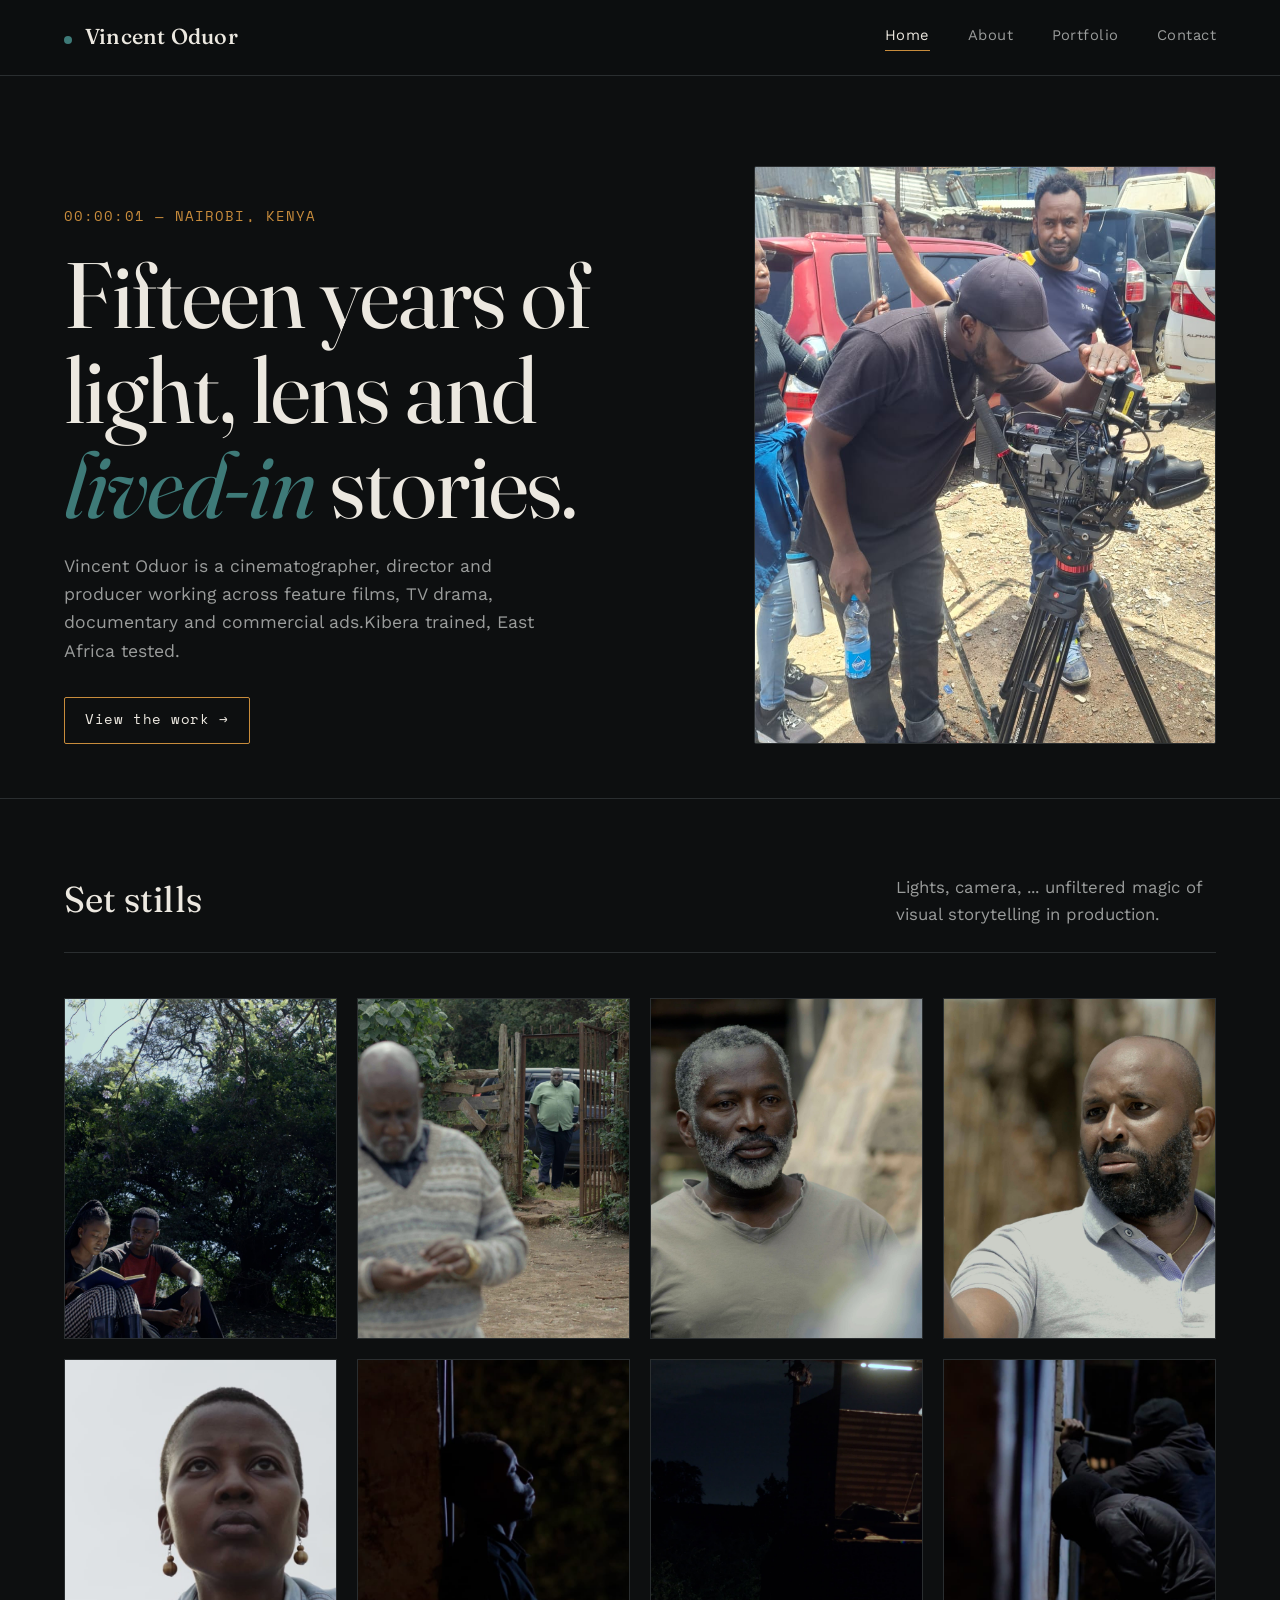
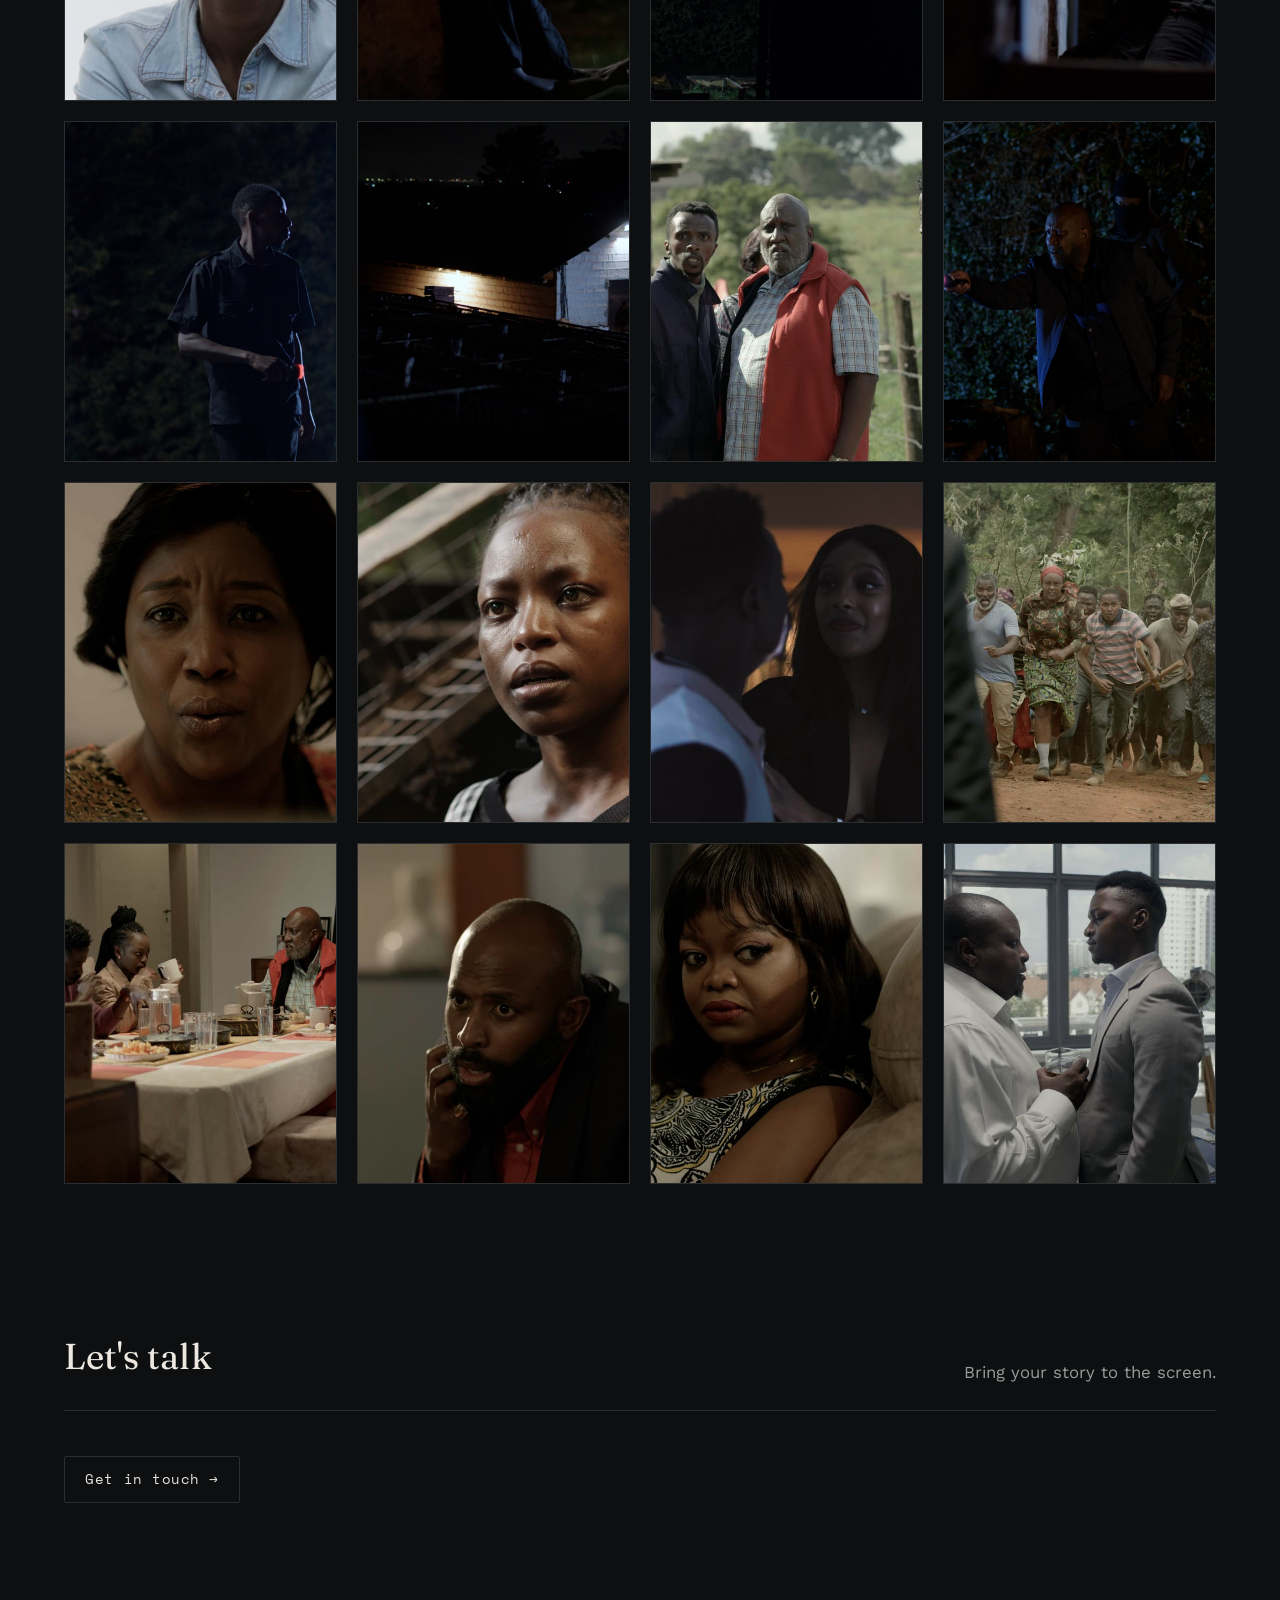
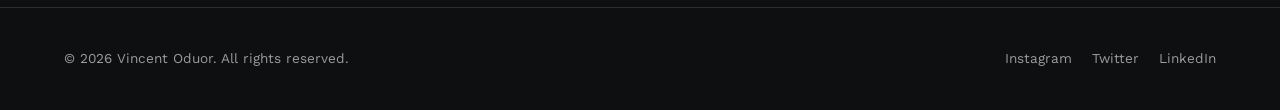
==== index.html @ c3881698 "first commit" ====
<!DOCTYPE html>
<html lang="en-GB">
<head>
<meta charset="UTF-8">
<meta name="viewport" content="width=device-width, initial-scale=1">
<title>Vincent Oduor || Producer, Director & Cinematographer</title>
<meta name="description" content="Kenya-based cinematographer and director specializing in camera operation, lighting, and narrative visual storytelling across feature films, TV series, and commercials.">
<link rel="stylesheet" href="style.css">
</head>
<body>

<header class="site-header">
  <div class="wrap">
    <a href="index.html" class="logo"><span class="rec-dot" aria-hidden="true"></span>Vincent Oduor</a>
    <nav class="main-nav" aria-label="Primary">
      <ul>
        <li><a href="index.html" aria-current="page">Home</a></li>
        <li><a href="about.html">About</a></li>
        <li><a href="portfolio.html">Portfolio</a></li>
        <li><a href="contact.html">Contact</a></li>
      </ul>
    </nav>
    <button class="nav-toggle" aria-label="Toggle menu" aria-expanded="false">☰</button>
  </div>
</header>

<main>
  <section class="hero">
    <div class="wrap hero-grid">
      <div>
        <span class="timecode hero-eyebrow">00:00:01 — NAIROBI, KENYA </span>
        <h1>Fifteen years of<br>light, lens and <em>lived-in</em> stories.</h1>
        <p class="hero-sub">Vincent Oduor is a cinematographer, director and producer working across feature films, TV drama, documentary and commercial ads.Kibera trained, East Africa tested.</p>
        <a href="portfolio.html" class="btn">View the work →</a>
      </div>
      <div class="hero-frame">
        <img src="images/1.jpg" alt="Love scene" class="hero-img">
      </div>
    </div>
  </section>

   
  <section id="stills">
    <div class="wrap">
      <div class="section-head">
        <h2>Set stills</h2>
        <p>Lights, camera, ... unfiltered magic of visual storytelling in production.</p>
      </div>

      <div class="stills-grid">
        <figure class="still">
          <img src="images/IMG-20260810-WA0019.jpg" alt="[Describe the shot — e.g. Behind the camera on 'Project Title']">
        </figure>
        <figure class="still">
          <img src="images/IMG-20260810-WA0020.jpg" alt="[Describe the shot]">
        </figure>
        <figure class="still">
          <img src="images/IMG-20260810-WA0023.jpg" alt="[Describe the shot]">
        </figure>
        <figure class="still">
          <img src="images/IMG-20260810-WA0026.jpg" alt="[Describe the shot]">
        </figure>
        <figure class="still">
          <img src="images/IMG-20260810-WA0029.jpg" alt="[Describe the shot]">
        </figure>
        <figure class="still">
          <img src="images/IMG-20260810-WA0041.jpg" alt="[Describe the shot]">
        </figure>
        <figure class="still">
          <img src="images/IMG-20260810-WA0042.jpg" alt="[Describe the shot]">
        </figure>
        <figure class="still">
          <img src="images/IMG-20260810-WA0043.jpg" alt="[Describe the shot]">
        </figure>
        <figure class="still">
          <img src="images/IMG-20260810-WA0044.jpg" alt="[Describe the shot]">
        </figure>
        <figure class="still">
          <img src="images/IMG-20260810-WA0047.jpg" alt="[Describe the shot]">
        </figure>
        <figure class="still">
          <img src="images/IMG-20260810-WA0049.jpg" alt="[Describe the shot]">
        </figure>
        <figure class="still">
          <img src="images/IMG-20260810-WA0051.jpg" alt="[Describe the shot]">
        </figure>
        <figure class="still">
          <img src="images/IMG-20260810-WA0052.jpg" alt="[Describe the shot]">
        </figure>
        <figure class="still">
          <img src="images/IMG-20260810-WA0077.jpg" alt="[Describe the shot]">
        </figure>
        <figure class="still">
          <img src="images/IMG-20260810-WA0076.jpg" alt="[Describe the shot]">
        </figure>
        <figure class="still">
          <img src="images/IMG-20260810-WA0075.jpg" alt="[Describe the shot]">
        </figure>
        <figure class="still">
          <img src="images/IMG-20260810-WA0074.jpg" alt="[Describe the shot]">
        </figure>
        <figure class="still">
          <img src="images/IMG-20260810-WA0073.jpg" alt="[Describe the shot]">
        </figure>
        <figure class="still">
          <img src="images/IMG-20260810-WA0072.jpg" alt="[Describe the shot]">
        </figure>
        <figure class="still">
          <img src="images/IMG-20260810-WA0070.jpg" alt="[Describe the shot]">
        </figure>
      </div>
    </div>
  </section>

  <section>
    <div class="wrap">
      <div class="section-head">
        <h2>Let's talk</h2>
        <p> Bring your story to the screen.</p>
      </div>
      <a href="contact.html" class="btn btn-ghost">Get in touch →</a>
    </div>
  </section>
</main>

<footer class="site-footer">
  <div class="wrap footer-grid">
    <span>© 2026 Vincent Oduor. All rights reserved.</span>
    <ul class="footer-socials">
      <li><a href="#">Instagram</a></li>
      <li><a href="#">Twitter</a></li>
      <li><a href="#">LinkedIn</a></li>
    </ul>
  </div>
</footer>

<script src="script.js"></script>
</body>
</html>
---- style.css ----
/* ==========================================================================
   SITE-WIDE STYLESHEET
   One shared design system across all pages. Tokens live at the top —
   change these and the whole site follows.
   ========================================================================== */

@import url('https://fonts.googleapis.com/css2?family=Fraunces:ital,opsz,wght@0,9..144,300;0,9..144,400;0,9..144,500;0,9..144,600;1,9..144,500&family=Work+Sans:wght@300;400;500;600&family=Space+Mono:wght@400;700&display=swap');

:root{
  /* --- Color: near-black base, warm off-white text, teal/amber grade accent --- */
  --bg:            #0D0F10;
  --bg-alt:        #16191B;
  --bg-raised:     #1D2123;
  --text:          #ECE8E0;
  --text-dim:      #9A9C9B;
  --hairline:      #2A2E30;
  --accent-amber:  #C88C3C;
  --accent-teal:   #3E7A78;

  /* --- Type --- */
  --font-display: 'Fraunces', Georgia, serif;
  --font-body:    'Work Sans', -apple-system, sans-serif;
  --font-mono:    'Space Mono', monospace;

  --step-hero:  clamp(2.75rem, 6vw + 1rem, 6.5rem);
  --step-h1:    clamp(2.25rem, 4vw + 1rem, 3.75rem);
  --step-h2:    clamp(1.5rem, 2vw + 1rem, 2.25rem);
  --step-body:  1.05rem;
  --step-small: 0.85rem;

  --gutter: clamp(1.5rem, 5vw, 4rem);
  --maxw: 1400px;
}

*{box-sizing:border-box;}
html{scroll-behavior:smooth;}
body{
  margin:0;
  background:var(--bg);
  color:var(--text);
  font-family:var(--font-body);
  font-size:var(--step-body);
  line-height:1.6;
  -webkit-font-smoothing:antialiased;
}

a{color:inherit;text-decoration:none;}
img{max-width:100%;display:block;}
.wrap{max-width:var(--maxw);margin:0 auto;padding-inline:var(--gutter);}

::selection{background:var(--accent-amber);color:#0D0F10;}

:focus-visible{
  outline:2px solid var(--accent-amber);
  outline-offset:3px;
}

/* --- Utility: timecode-style label, the site's signature motif ---
   Used anywhere content needs an index: nav state, project numbers,
   section eyebrows. Format loosely echoes SMPTE timecode (HH:MM:SS). */
.timecode,
.slate-tag{
  font-family:var(--font-mono);
  font-size:var(--step-small);
  letter-spacing:0.08em;
  color:var(--accent-amber);
  text-transform:uppercase;
}

/* ==========================================================================
   HEADER / NAV
   Supports either header markup:
     <header class="site-header"><nav class="main-nav">...
     <header><div class="wrap nav-row"><nav>...
   ========================================================================== */
.site-header,
header{
  position:sticky;
  top:0;
  z-index:50;
  background:rgba(13,15,16,0.85);
  backdrop-filter:blur(10px);
  border-bottom:1px solid var(--hairline);
}
.site-header .wrap,
.nav-row{
  display:flex;
  align-items:center;
  justify-content:space-between;
  padding-block:1.25rem;
}
.logo{
  font-family:var(--font-display);
  font-size:1.35rem;
  font-weight:500;
  letter-spacing:0.01em;
}
.logo span{
  color:var(--accent-teal);
  font-weight:400;
  font-style:italic;
}
.logo .rec-dot{
  display:inline-block;
  width:8px;height:8px;
  border-radius:50%;
  background:var(--accent-teal);
  margin-right:0.6em;
  animation:pulse 2.4s ease-in-out infinite;
}
@media (prefers-reduced-motion: reduce){
  .logo .rec-dot{animation:none;}
}
@keyframes pulse{
  0%,100%{opacity:1;}
  50%{opacity:0.35;}
}

.main-nav ul,
nav ul{
  list-style:none;
  display:flex;
  gap:clamp(1.25rem,3vw,2.5rem);
  margin:0;padding:0;
}
.main-nav a,
nav a{
  font-size:0.92rem;
  letter-spacing:0.03em;
  color:var(--text-dim);
  display:flex;
  align-items:center;
  gap:0.5em;
  position:relative;
  padding-bottom:4px;
  transition:color 0.2s ease;
}
.main-nav a:hover, .main-nav a[aria-current="page"],
nav a:hover, nav a[aria-current="page"]{color:var(--text);}
.main-nav a[aria-current="page"]::after,
nav a[aria-current="page"]::after{
  content:"";
  position:absolute;
  left:0;bottom:0;
  width:100%;height:1px;
  background:var(--accent-amber);
}
.rec-dot{
  width:8px;height:8px;border-radius:50%;background:var(--accent-teal);
  display:inline-block;animation:pulse 2.4s ease-in-out infinite;
}

.nav-toggle{
  display:none;
  background:none;
  border:1px solid var(--hairline);
  color:var(--text);
  width:40px;height:40px;
  border-radius:4px;
  cursor:pointer;
}

@media (max-width: 720px){
  .nav-toggle{display:block;}
  .main-nav{
    position:absolute;
    top:100%;left:0;right:0;
    background:var(--bg-alt);
    border-bottom:1px solid var(--hairline);
    max-height:0;
    overflow:hidden;
    transition:max-height 0.3s ease;
  }
  .main-nav.open{max-height:320px;}
  .main-nav ul{
    flex-direction:column;
    gap:0;
    padding:1rem var(--gutter) 1.5rem;
  }
  .main-nav li{padding:0.6rem 0;border-bottom:1px solid var(--hairline);}
  .main-nav li:last-child{border-bottom:none;}
}

/* ==========================================================================
   HERO (home page) / PAGE BANNER (interior pages)
   ========================================================================== */
.hero,
.page-banner{
  padding-block:clamp(3rem,10vh,7rem) clamp(2rem,6vh,4rem);
  border-bottom:1px solid var(--hairline);
}
.hero-grid{
  display:grid;
  grid-template-columns:1.15fr 0.85fr;
  gap:clamp(2rem,5vw,4rem);
  align-items:end;
}
@media (max-width:880px){
  .hero-grid{grid-template-columns:1fr;}
}
.hero-eyebrow{
  display:block;
  margin-bottom:1.25rem;
}
.hero h1{
  font-family:var(--font-display);
  font-size:var(--step-hero);
  font-weight:400;
  line-height:1.02;
  margin:0 0 1.25rem;
  letter-spacing:-0.01em;
}
.hero h1 em{
  font-style:italic;
  color:var(--accent-teal);
}
.hero-sub{
  color:var(--text-dim);
  font-size:1.1rem;
  max-width:46ch;
  margin:0 0 2rem;
}
.hero-frame{
  aspect-ratio:4/5;
  background:linear-gradient(160deg, var(--bg-raised), var(--bg-alt));
  border:1px solid var(--hairline);
  border-radius:2px;
  position:relative;
  overflow:hidden;
  display:flex;
  align-items:flex-end;
  padding:1.25rem;
}
.hero-frame img{
  position:absolute;
  inset:0;
  width:100%;
  height:100%;
  object-fit:cover;
}
.hero-frame::before{
  content:"";
  position:absolute;inset:0;
  background:repeating-linear-gradient(
      transparent, transparent 2px,
      rgba(255,255,255,0.015) 3px, transparent 4px
    );
  pointer-events:none;
}
.hero-frame .frame-label{
  font-family:var(--font-mono);
  font-size:0.72rem;
  color:var(--text-dim);
  letter-spacing:0.06em;
}

/* page-banner (interior page variant, e.g. Portfolio) */
.page-banner h1{
  font-family:var(--font-display);
  font-weight:400;
  font-size:var(--step-h1);
  line-height:1.08;
  margin:0 0 1.25rem;
  max-width:18ch;
}
.page-banner h1 em{
  font-style:italic;
  font-weight:500;
  color:var(--accent-teal);
}
.lead{
  color:var(--text-dim);
  font-size:1.1rem;
  max-width:60ch;
  margin:0;
}

/* buttons */
.btn{
  display:inline-flex;
  align-items:center;
  gap:0.6em;
  font-family:var(--font-mono);
  font-size:0.85rem;
  letter-spacing:0.04em;
  padding:0.85em 1.5em;
  border:1px solid var(--accent-amber);
  color:var(--text);
  border-radius:2px;
  transition:background 0.2s ease, color 0.2s ease;
}
.btn:hover{background:var(--accent-amber);color:#0D0F10;}
.btn-ghost{border-color:var(--hairline);}
.btn-ghost:hover{background:var(--bg-raised);color:var(--text);}

/* ==========================================================================
   SECTION SCAFFOLDING
   ========================================================================== */
section{padding-block:clamp(3rem,8vh,6rem);}
.section-head{
  display:flex;
  justify-content:space-between;
  align-items:flex-end;
  gap:2rem;
  margin-bottom:clamp(2rem,5vh,3.5rem);
  border-bottom:1px solid var(--hairline);
  padding-bottom:1.5rem;
}
.section-head h2{
  font-family:var(--font-display);
  font-size:var(--step-h2);   /* was --step-h1 in the original template file — too large next to the hero */
  font-weight:400;
  margin:0;
}
.section-head p{
  color:var(--text-dim);
  max-width:32ch;
  margin:0;
}
@media (max-width:640px){
  .section-head{flex-direction:column;align-items:flex-start;gap:0.5rem;}
}

/* ==========================================================================
   PROJECT / WORK LIST — timecode-indexed rows (home preview)
   ========================================================================== */
.reel-list{border-top:1px solid var(--hairline);}
.reel-row{
  display:grid;
  grid-template-columns:5.5rem 1fr auto;
  align-items:center;
  gap:1.5rem;
  padding:1.75rem 0;
  border-bottom:1px solid var(--hairline);
  transition:background 0.2s ease;
}
.reel-row:hover{background:var(--bg-alt);}
.reel-row a.reel-title{
  font-family:var(--font-display);
  font-size:clamp(1.3rem,2.5vw,2rem);
  font-weight:400;
}
.reel-meta{
  display:flex;
  gap:1.5rem;
  color:var(--text-dim);
  font-size:0.85rem;
  flex-wrap:wrap;
}
@media (max-width:640px){
  .reel-row{grid-template-columns:3.5rem 1fr;}
  .reel-meta{display:none;}
}

/* portfolio grid card (thumbnail variant — used if you're not doing full-width video rows) */
.grid-work{
  display:grid;
  grid-template-columns:repeat(auto-fit,minmax(300px,1fr));
  gap:clamp(1.5rem,3vw,2.5rem);
}
.work-card{
  border:1px solid var(--hairline);
  border-radius:2px;
  overflow:hidden;
  background:var(--bg-alt);
}
.work-thumb{
  aspect-ratio:16/10;
  background:linear-gradient(150deg,var(--bg-raised),var(--bg-alt));
  position:relative;
}
.work-thumb .timecode{position:absolute;bottom:0.85rem;left:0.85rem;}
.work-body{padding:1.25rem 1.4rem 1.5rem;}
.work-body h3{
  font-family:var(--font-display);
  font-weight:400;
  font-size:1.3rem;
  margin:0 0 0.4rem;
}
.work-body p{color:var(--text-dim);font-size:0.92rem;margin:0;}

/* ==========================================================================
   REEL ENTRIES / SLATE LIST — flowing, full-width video rows, in order
   (two naming variants kept: .reel-entry-* from the base template,
   .slate-* from the Vincent Oduor build — both point at the same look)
   ========================================================================== */
.reel-entries,
.slate-list{
  display:flex;
  flex-direction:column;
  gap:clamp(3rem,8vh,5rem);
}
.slate{max-width:900px;}

.reel-entry-media,
.slate-media{
  width:100%;
  aspect-ratio:16/9;
  background:var(--bg-alt);
  border:1px solid var(--hairline);
  overflow:hidden;
  position:relative;
}
.reel-entry-media video,
.reel-entry-media img,
.slate-media video,
.slate-media img{
  position:absolute;
  inset:0;
  width:100%;
  height:100%;
  object-fit:cover;
  background:#000;
}

.reel-entry-body,
.slate-body{
  padding-top:1.1rem;
  border-top:1px solid var(--hairline);
}
.reel-entry-title,
.slate-body h3{
  font-family:var(--font-display);
  font-weight:400;
  font-size:clamp(1.4rem,2.5vw,1.9rem);
  margin:0 0 0.5rem;
}
.reel-entry-credit,
.slate-credit{
  color:var(--text-dim);
  font-family:var(--font-mono);
  font-size:0.85rem;
  letter-spacing:0.02em;
  margin:0 0 0.75rem;
}
.reel-entry-link{
  display:inline-flex;
  align-items:center;
  gap:0.5em;
  font-family:var(--font-mono);
  font-size:0.82rem;
  letter-spacing:0.04em;
  color:var(--accent-teal);
  border-bottom:1px solid transparent;
  transition:border-color 0.2s ease;
}
.reel-entry-link:hover{border-color:var(--accent-teal);}

.slate-meta span{color:var(--text-dim);font-size:0.9rem;}
.slate-meta b{color:var(--text);font-weight:500;margin-right:0.4em;}

/* ==========================================================================
   CREDITS SECTION — full credit list, grouped by category
   ========================================================================== */
.credits{border-top:1px solid var(--hairline);}
.credits-group{margin-bottom:2.5rem;}
.credits-group h3{
  font-family:var(--font-display);
  font-weight:400;
  font-size:1.2rem;
  color:var(--accent-amber);
  margin:0 0 1rem;
}
.credits-list{
  display:grid;
  grid-template-columns:repeat(auto-fill,minmax(260px,1fr));
  gap:0.5rem 2rem;
}
.credits-list > div{
  display:flex;
  justify-content:space-between;
  gap:1rem;
  padding:0.75rem 0;
  border-bottom:1px solid var(--hairline);
  font-size:0.92rem;
}
.credits-list b{font-weight:500;color:var(--text);}
.credits-list em{font-style:normal;color:var(--text-dim);text-align:right;}

/* ==========================================================================
   ABOUT PAGE PIECES
   ========================================================================== */
.about-grid{
  display:grid;
  grid-template-columns:0.8fr 1.2fr;
  gap:clamp(2rem,5vw,5rem);
  align-items:center;
}
@media (max-width:880px){.about-grid{grid-template-columns:1fr;}}
.about-portrait{
  aspect-ratio:3/4;
  background:linear-gradient(160deg,var(--bg-raised),var(--bg-alt));
  border:1px solid var(--hairline);
  overflow:hidden;
  position:relative;
}
.about-portrait img{
  position:absolute;
  inset:0;
  width:100%;
  height:100%;
  object-fit:contain;
  object-position:center;
}
.about-copy p{color:var(--text-dim);max-width:60ch;}
.about-copy p:first-of-type{
  color:var(--text);
  font-size:1.2rem;
  font-family:var(--font-display);
}

.stat-row{
  display:grid;
  grid-template-columns:repeat(auto-fit,minmax(140px,1fr));
  gap:1.5rem;
  margin-top:2.5rem;
  padding-top:2rem;
  border-top:1px solid var(--hairline);
}
.stat .num{
  font-family:var(--font-display);
  font-size:2.2rem;
  color:var(--accent-amber);
  display:block;
}
.stat .label{color:var(--text-dim);font-size:0.82rem;letter-spacing:0.03em;}

/* single-line credit list (About page — distinct from the grouped .credits-list above) */
.credit-list{list-style:none;margin:0;padding:0;border-top:1px solid var(--hairline);}
.credit-list li{
  display:flex;
  justify-content:space-between;
  gap:1rem;
  padding:1rem 0;
  border-bottom:1px solid var(--hairline);
  color:var(--text-dim);
  font-size:0.92rem;
}
.credit-list li span:first-child{color:var(--text);}

/* ==========================================================================
   CONTACT PAGE
   ========================================================================== */
.contact-grid{
  display:grid;
  grid-template-columns:1fr 1fr;
  gap:clamp(2rem,5vw,5rem);
}
@media (max-width:880px){.contact-grid{grid-template-columns:1fr;}}

.contact-links{list-style:none;margin:1.5rem 0 0;padding:0;}
.contact-links li{border-top:1px solid var(--hairline);}
.contact-links li:last-child{border-bottom:1px solid var(--hairline);}
.contact-links a{
  display:flex;
  justify-content:space-between;
  align-items:center;
  padding:1.1rem 0;
  font-family:var(--font-display);
  font-size:1.15rem;
}
.contact-links a .timecode{transition:transform 0.2s ease;}
.contact-links a:hover .timecode{transform:translateX(4px);}

.field{margin-bottom:1.4rem;}
.field label{
  display:block;
  font-size:0.8rem;
  letter-spacing:0.04em;
  color:var(--text-dim);
  margin-bottom:0.5rem;
  font-family:var(--font-mono);
}
.field input,
.field textarea{
  width:100%;
  background:var(--bg-alt);
  border:1px solid var(--hairline);
  color:var(--text);
  padding:0.85rem 1rem;
  font-family:var(--font-body);
  font-size:1rem;
  border-radius:2px;
}
.field textarea{resize:vertical;min-height:120px;}
.field input:focus,
.field textarea:focus{border-color:var(--accent-amber);}

/* ==========================================================================
   FOOTER
   ========================================================================== */
.site-footer{
  border-top:1px solid var(--hairline);
  padding-block:2.5rem;
  margin-top:2rem;
}
.footer-grid,
.foot-bottom{
  display:flex;
  justify-content:space-between;
  align-items:center;
  flex-wrap:wrap;
  gap:1rem;
  color:var(--text-dim);
  font-size:0.85rem;
}
.footer-socials{
  display:flex;
  gap:1.25rem;
  list-style:none;
  margin:0;padding:0;
}

.stills-grid{
  display:grid;
  grid-template-columns:repeat(auto-fit,minmax(220px,1fr));
  gap:clamp(0.75rem,2vw,1.25rem);
}
.still{
  margin:0;
  aspect-ratio:4/5;
  overflow:hidden;
  border:1px solid var(--hairline);
  background:var(--bg-alt);
}
.still img{
  width:100%;height:100%;
  object-fit:cover;
  transition:transform 0.4s ease;
}
.still:hover img{transform:scale(1.04);}
@media (prefers-reduced-motion: reduce){
  .still:hover img{transform:none;}
}
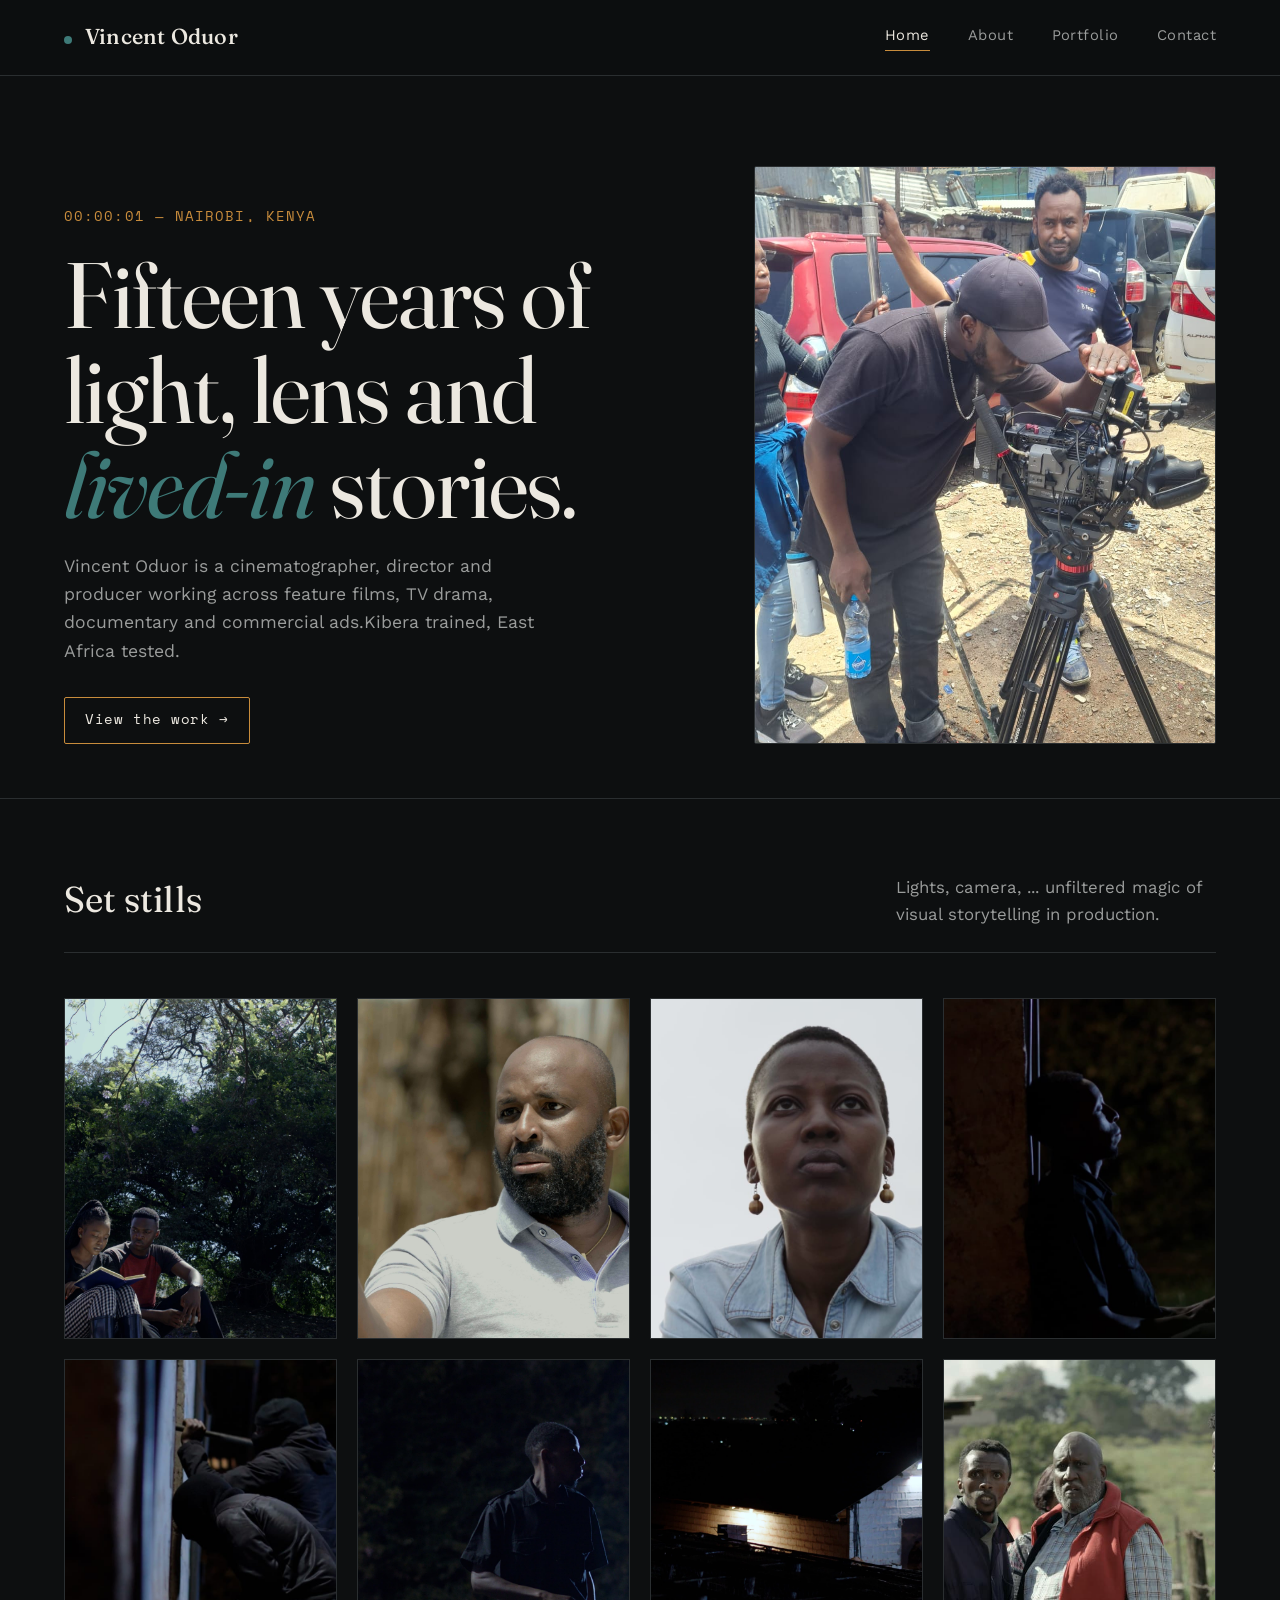
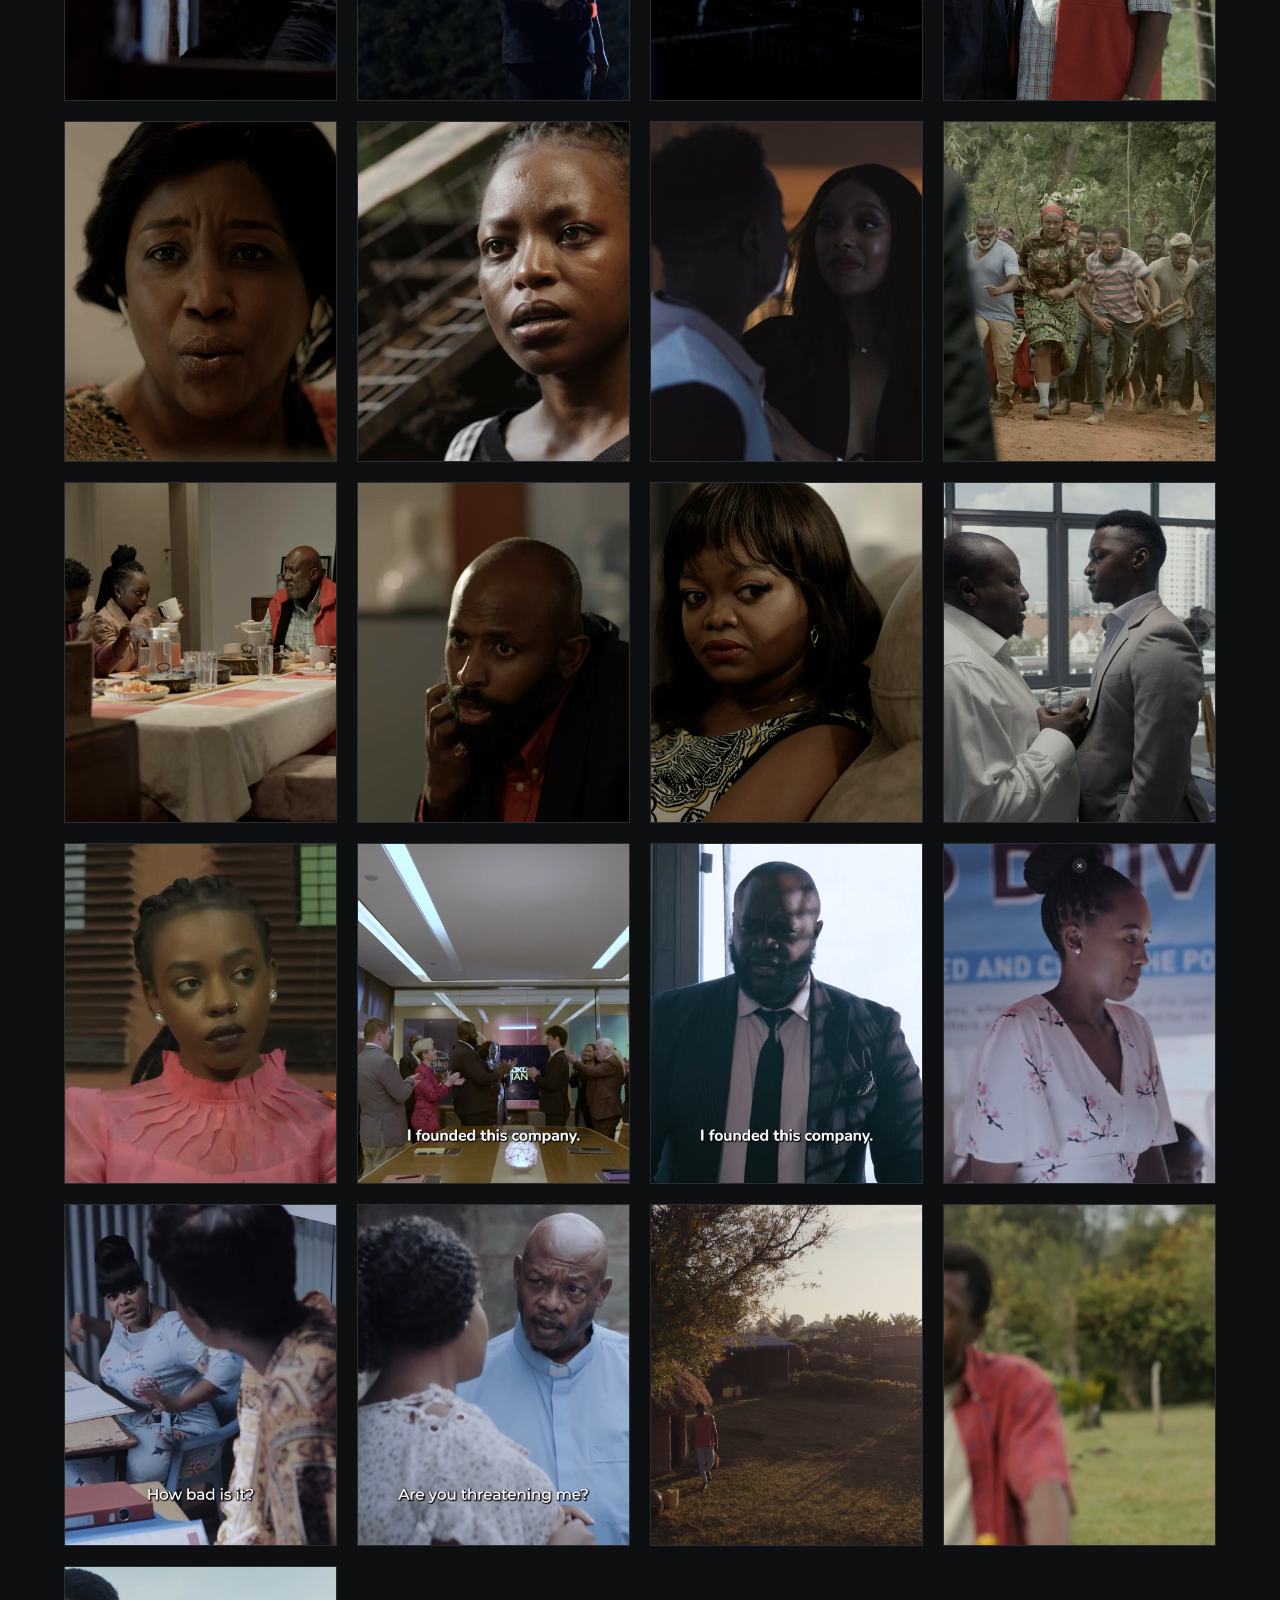
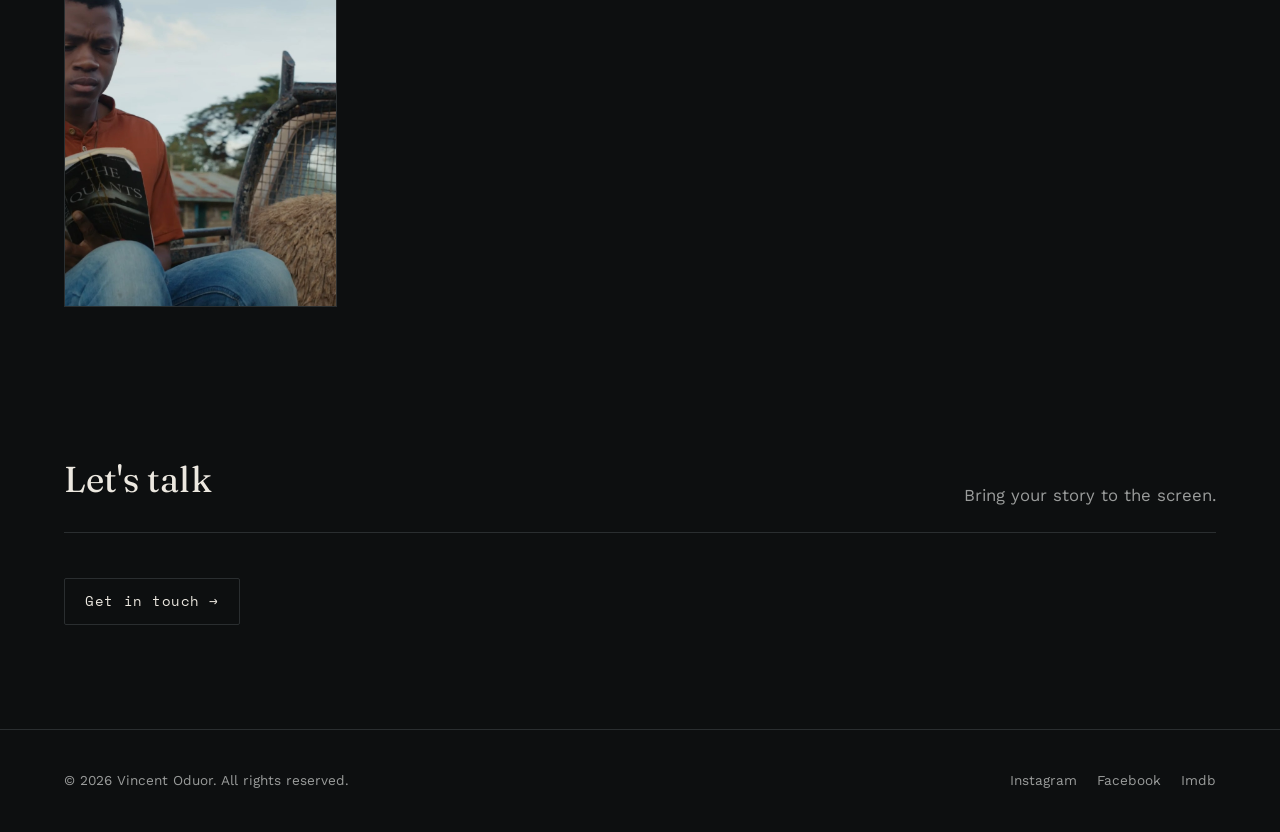
==== commit 4d1517c0: "Update" ====
--- a/index.html
+++ b/index.html
@@ -52,12 +52,6 @@
           <img src="images/IMG-20260810-WA0019.jpg" alt="[Describe the shot — e.g. Behind the camera on 'Project Title']">
         </figure>
         <figure class="still">
-          <img src="images/IMG-20260810-WA0020.jpg" alt="[Describe the shot]">
-        </figure>
-        <figure class="still">
-          <img src="images/IMG-20260810-WA0023.jpg" alt="[Describe the shot]">
-        </figure>
-        <figure class="still">
           <img src="images/IMG-20260810-WA0026.jpg" alt="[Describe the shot]">
         </figure>
         <figure class="still">
@@ -65,9 +59,6 @@
         </figure>
         <figure class="still">
           <img src="images/IMG-20260810-WA0041.jpg" alt="[Describe the shot]">
-        </figure>
-        <figure class="still">
-          <img src="images/IMG-20260810-WA0042.jpg" alt="[Describe the shot]">
         </figure>
         <figure class="still">
           <img src="images/IMG-20260810-WA0043.jpg" alt="[Describe the shot]">
@@ -80,9 +71,6 @@
         </figure>
         <figure class="still">
           <img src="images/IMG-20260810-WA0049.jpg" alt="[Describe the shot]">
-        </figure>
-        <figure class="still">
-          <img src="images/IMG-20260810-WA0051.jpg" alt="[Describe the shot]">
         </figure>
         <figure class="still">
           <img src="images/IMG-20260810-WA0052.jpg" alt="[Describe the shot]">
@@ -108,6 +96,33 @@
         <figure class="still">
           <img src="images/IMG-20260810-WA0070.jpg" alt="[Describe the shot]">
         </figure>
+        <figure class="still">
+          <img src="images/4.jpg" alt="[Describe the shot]">
+        </figure>
+        <figure class="still">
+          <img src="images/5.jpg" alt="[Describe the shot]">
+        </figure>
+        <figure class="still">
+          <img src="images/6.jpg" alt="[Describe the shot]">
+        </figure>
+        <figure class="still">
+          <img src="images/7.jpg" alt="[Describe the shot]">
+        </figure>
+        <figure class="still">
+          <img src="images/8.jpg" alt="[Describe the shot]">
+        </figure>
+        <figure class="still">
+          <img src="images/9.jpg" alt="[Describe the shot]">
+        </figure>
+        <figure class="still">
+          <img src="images/10.jpg" alt="[Describe the shot]">
+        </figure>
+        <figure class="still">
+          <img src="images/11.jpg" alt="[Describe the shot]">
+        </figure>
+        <figure class="still">
+          <img src="images/12.jpg" alt="[Describe the shot]">
+        </figure>
       </div>
     </div>
   </section>
@@ -127,9 +142,9 @@
   <div class="wrap footer-grid">
     <span>© 2026 Vincent Oduor. All rights reserved.</span>
     <ul class="footer-socials">
-      <li><a href="#">Instagram</a></li>
-      <li><a href="#">Twitter</a></li>
-      <li><a href="#">LinkedIn</a></li>
+      <li><a href="https://www.instagram.com/vinny.smallz/">Instagram</a></li>
+      <li><a href="https://web.facebook.com/vincentoduor.ochieng/photos/?_rdc=1&_rdr#">Facebook</a></li>
+      <li><a href="https://www.imdb.com/name/nm10876936/">Imdb</a></li>
     </ul>
   </div>
 </footer>
